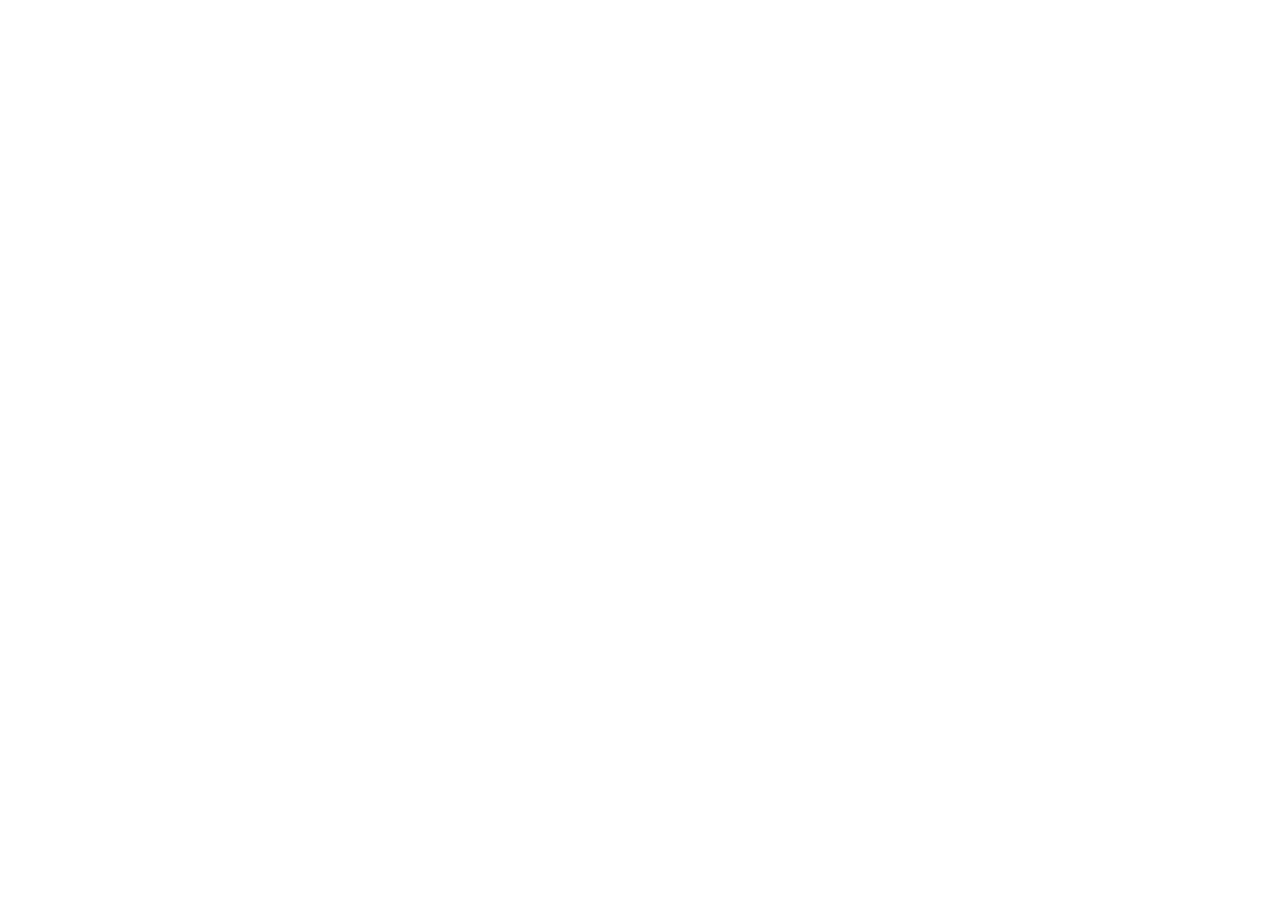
==== frontend-1-practice/index.html @ 9a2e772a "Initial commit" ====
<!DOCTYPE html>
<html lang="ru">
  <head>
    <meta charset="UTF-8" />
    <meta name="viewport" content="width=device-width, initial-scale=1.0" />
    <title>Выбор даты и времени</title>
    <link rel="stylesheet" href="styles.css" />
  </head>
  <body>
    <!--
      ЗАДАНИЕ
      ========
      Сверстать страницу выбора даты и времени по своему макету.

      Пока это только вёрстка. Никакого JavaScript — ни кликов,
      ни переходов, ни выбора дня. Всё статично.

      Стили пишите в styles.css. Разметку — здесь.
    -->

    <div class="page">
      <!-- Начните отсюда. Разметьте шапку, основную область
           с календарём и слотами, подвал. -->
    </div>
  </body>
</html>
---- frontend-1-practice/styles.css ----
/* Стили страницы.
   Пишите здесь. */

* {
  margin: 0;
  padding: 0;
  box-sizing: border-box;
}

body {
  min-height: 100vh;
  font-family: sans-serif;
}
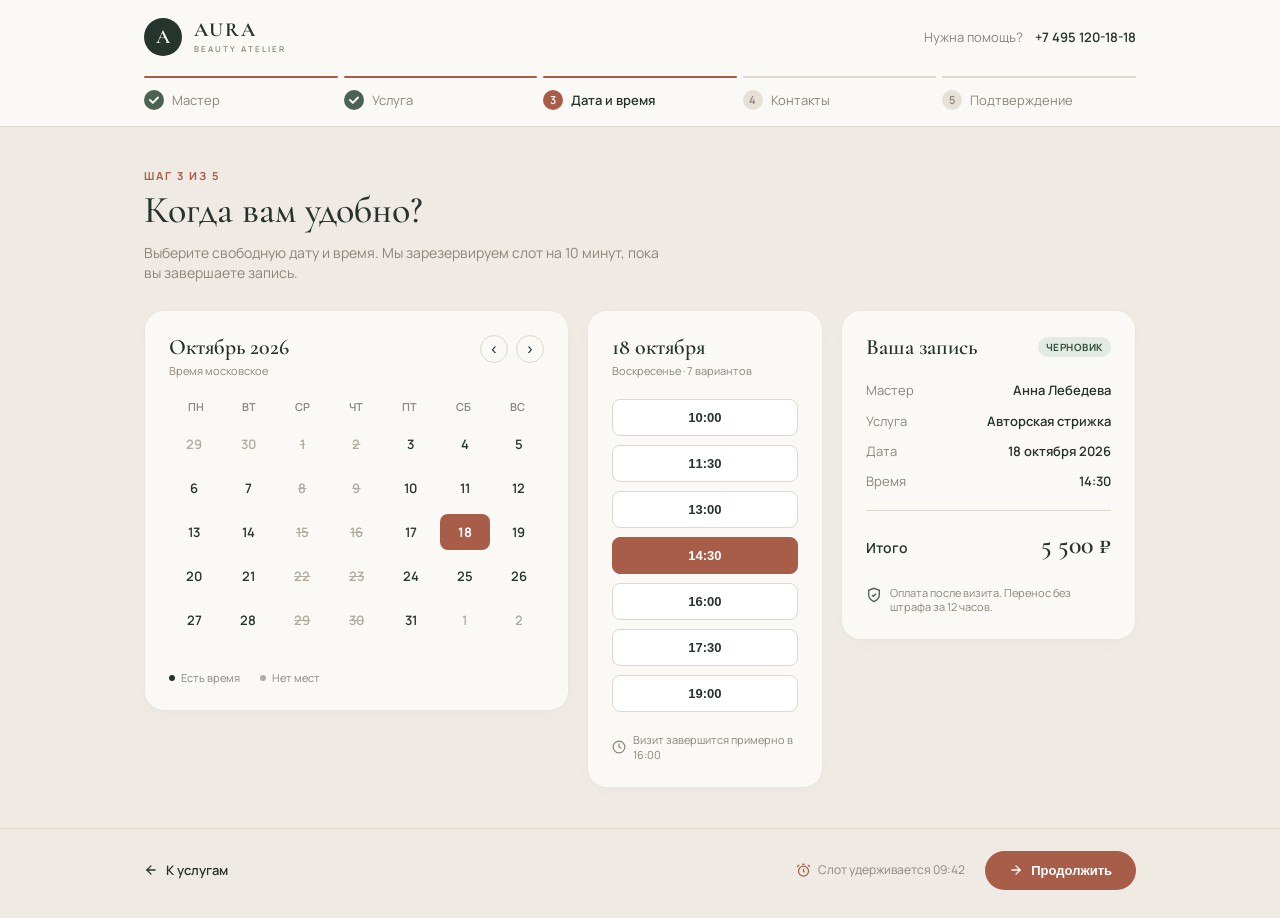
==== commit c2298780: "Задание 1. HTML/CSS" ====
--- a/frontend-1-practice/index.html
+++ b/frontend-1-practice/index.html
@@ -1,26 +1,276 @@
 <!DOCTYPE html>
 <html lang="ru">
-  <head>
-    <meta charset="UTF-8" />
-    <meta name="viewport" content="width=device-width, initial-scale=1.0" />
-    <title>Выбор даты и времени</title>
-    <link rel="stylesheet" href="styles.css" />
-  </head>
-  <body>
-    <!--
-      ЗАДАНИЕ
-      ========
-      Сверстать страницу выбора даты и времени по своему макету.
-
-      Пока это только вёрстка. Никакого JavaScript — ни кликов,
-      ни переходов, ни выбора дня. Всё статично.
-
-      Стили пишите в styles.css. Разметку — здесь.
-    -->
-
+<head>
+    <meta charset="UTF-8">
+    <meta name="viewport" content="width=device-width, initial-scale=1.0">
+    <title>Выбор даты и времени — AURA Beauty Atelier</title>
+    <link rel="stylesheet" href="styles.css">
+    <!-- Google Fonts: Cormorant Garamond и Manrope -->
+    <link rel="preconnect" href="https://fonts.googleapis.com">
+    <link rel="preconnect" href="https://fonts.gstatic.com" crossorigin>
+    <link href="https://fonts.googleapis.com/css2?family=Cormorant+Garamond:wght@400;500;600;700&family=Manrope:wght@400;500;600;700&display=swap" rel="stylesheet">
+</head>
+<body>
     <div class="page">
-      <!-- Начните отсюда. Разметьте шапку, основную область
-           с календарём и слотами, подвал. -->
+        <!-- Шапка сайта -->
+        <header class="header">
+            <div class="container header-container">
+                <div class="brand">
+                    <div class="brand-logo">A</div>
+                    <div class="brand-text">
+                        <span class="brand-title">AURA</span>
+                        <span class="brand-subtitle">BEAUTY ATELIER</span>
+                    </div>
+                </div>
+
+                <div class="header-help">
+                    <span class="help-label">Нужна помощь?</span>
+                    <a href="tel:+74951201818" class="help-phone">+7 495 120-18-18</a>
+                </div>
+            </div>
+
+            <!-- Индикатор шагов (Stepper) -->
+            <nav class="stepper-nav" aria-label="Шаги записи">
+                <div class="container">
+                    <div class="stepper-progress">
+                        <span class="progress-bar filled"></span>
+                        <span class="progress-bar filled"></span>
+                        <span class="progress-bar filled"></span>
+                        <span class="progress-bar"></span>
+                        <span class="progress-bar"></span>
+                    </div>
+                    <ol class="stepper-list">
+                        <li class="step-item completed">
+                            <span class="step-badge">
+                                <svg width="10" height="8" viewBox="0 0 10 8" fill="none">
+                                    <path d="M1 4L3.8 6.8L9 1.5" stroke="currentColor" stroke-width="1.8" stroke-linecap="round" stroke-linejoin="round"/>
+                                </svg>
+                            </span>
+                            <span class="step-text">Мастер</span>
+                        </li>
+                        <li class="step-item completed">
+                            <span class="step-badge">
+                                <svg width="10" height="8" viewBox="0 0 10 8" fill="none">
+                                    <path d="M1 4L3.8 6.8L9 1.5" stroke="currentColor" stroke-width="1.8" stroke-linecap="round" stroke-linejoin="round"/>
+                                </svg>
+                            </span>
+                            <span class="step-text">Услуга</span>
+                        </li>
+                        <li class="step-item active">
+                            <span class="step-badge">3</span>
+                            <span class="step-text">Дата и время</span>
+                        </li>
+                        <li class="step-item">
+                            <span class="step-badge">4</span>
+                            <span class="step-text">Контакты</span>
+                        </li>
+                        <li class="step-item">
+                            <span class="step-badge">5</span>
+                            <span class="step-text">Подтверждение</span>
+                        </li>
+                    </ol>
+                </div>
+            </nav>
+        </header>
+
+        <!-- Основная область -->
+        <main class="main">
+            <div class="container">
+                <!-- Заголовок страницы -->
+                <div class="page-intro">
+                    <span class="step-kicker">ШАГ 3 ИЗ 5</span>
+                    <h1 class="page-title">Когда вам удобно?</h1>
+                    <p class="page-description">Выберите свободную дату и время. Мы зарезервируем слот на 10 минут, пока вы завершаете запись.</p>
+                </div>
+
+                <!-- 3 карточки: Календарь, Время, Запись -->
+                <div class="booking-layout">
+                    <!-- Карточка 1: Календарь -->
+                    <section class="card calendar-card">
+                        <div class="card-header">
+                            <div>
+                                <h2 class="card-title">Октябрь 2026</h2>
+                                <p class="card-subtitle">Время московское</p>
+                            </div>
+                            <div class="calendar-arrows">
+                                <button class="arrow-btn" type="button" aria-label="Предыдущий месяц">‹</button>
+                                <button class="arrow-btn" type="button" aria-label="Следующий месяц">›</button>
+                            </div>
+                        </div>
+
+                        <!-- Дни недели -->
+                        <div class="weekdays-grid">
+                            <span>ПН</span>
+                            <span>ВТ</span>
+                            <span>СР</span>
+                            <span>ЧТ</span>
+                            <span>ПТ</span>
+                            <span>СБ</span>
+                            <span>ВС</span>
+                        </div>
+
+                        <!-- Сетка чисел месяца -->
+                        <div class="days-grid">
+                            <span class="day-cell other-month">29</span>
+                            <span class="day-cell other-month">30</span>
+                            <span class="day-cell disabled">1</span>
+                            <span class="day-cell disabled">2</span>
+                            <button class="day-cell" type="button">3</button>
+                            <button class="day-cell" type="button">4</button>
+                            <button class="day-cell" type="button">5</button>
+
+                            <button class="day-cell" type="button">6</button>
+                            <button class="day-cell" type="button">7</button>
+                            <span class="day-cell disabled">8</span>
+                            <span class="day-cell disabled">9</span>
+                            <button class="day-cell" type="button">10</button>
+                            <button class="day-cell" type="button">11</button>
+                            <button class="day-cell" type="button">12</button>
+
+                            <button class="day-cell" type="button">13</button>
+                            <button class="day-cell" type="button">14</button>
+                            <span class="day-cell disabled">15</span>
+                            <span class="day-cell disabled">16</span>
+                            <button class="day-cell" type="button">17</button>
+                            <button class="day-cell selected" type="button">18</button>
+                            <button class="day-cell" type="button">19</button>
+
+                            <button class="day-cell" type="button">20</button>
+                            <button class="day-cell" type="button">21</button>
+                            <span class="day-cell disabled">22</span>
+                            <span class="day-cell disabled">23</span>
+                            <button class="day-cell" type="button">24</button>
+                            <button class="day-cell" type="button">25</button>
+                            <button class="day-cell" type="button">26</button>
+
+                            <button class="day-cell" type="button">27</button>
+                            <button class="day-cell" type="button">28</button>
+                            <span class="day-cell disabled">29</span>
+                            <span class="day-cell disabled">30</span>
+                            <button class="day-cell" type="button">31</button>
+                            <span class="day-cell other-month">1</span>
+                            <span class="day-cell other-month">2</span>
+                        </div>
+
+                        <!-- Легенда календаря -->
+                        <div class="calendar-legend">
+                            <span class="legend-item">
+                                <span class="legend-dot available"></span>
+                                Есть время
+                            </span>
+                            <span class="legend-item">
+                                <span class="legend-dot unavailable"></span>
+                                Нет мест
+                            </span>
+                        </div>
+                    </section>
+
+                    <!-- Карточка 2: Слоты времени -->
+                    <section class="card time-card">
+                        <div class="card-header">
+                            <div>
+                                <h2 class="card-title">18 октября</h2>
+                                <p class="card-subtitle">Воскресенье · 7 вариантов</p>
+                            </div>
+                        </div>
+
+                        <div class="slots-list">
+                            <button class="slot-item" type="button">10:00</button>
+                            <button class="slot-item" type="button">11:30</button>
+                            <button class="slot-item" type="button">13:00</button>
+                            <button class="slot-item selected" type="button">14:30</button>
+                            <button class="slot-item" type="button">16:00</button>
+                            <button class="slot-item" type="button">17:30</button>
+                            <button class="slot-item" type="button">19:00</button>
+                        </div>
+
+                        <div class="time-footer-note">
+                            <svg class="note-icon" width="14" height="14" viewBox="0 0 24 24" fill="none" stroke="currentColor" stroke-width="2">
+                                <circle cx="12" cy="12" r="10"/>
+                                <polyline points="12 6 12 12 16 14"/>
+                            </svg>
+                            <span>Визит завершится примерно в 16:00</span>
+                        </div>
+                    </section>
+
+                    <!-- Карточка 3: Ваша запись -->
+                    <aside class="card summary-card">
+                        <div class="summary-header">
+                            <h2 class="card-title">Ваша запись</h2>
+                            <span class="badge-draft">ЧЕРНОВИК</span>
+                        </div>
+
+                        <dl class="summary-list">
+                            <div class="summary-row">
+                                <dt>Мастер</dt>
+                                <dd>Анна Лебедева</dd>
+                            </div>
+                            <div class="summary-row">
+                                <dt>Услуга</dt>
+                                <dd>Авторская стрижка</dd>
+                            </div>
+                            <div class="summary-row">
+                                <dt>Дата</dt>
+                                <dd>18 октября 2026</dd>
+                            </div>
+                            <div class="summary-row">
+                                <dt>Время</dt>
+                                <dd>14:30</dd>
+                            </div>
+                        </dl>
+
+                        <div class="summary-divider"></div>
+
+                        <div class="summary-total-row">
+                            <span class="total-label">Итого</span>
+                            <span class="total-price">5 500 ₽</span>
+                        </div>
+
+                        <div class="summary-guarantee">
+                            <svg class="guarantee-icon" width="16" height="16" viewBox="0 0 24 24" fill="none" stroke="currentColor" stroke-width="2">
+                                <path d="M12 22s8-4 8-10V5l-8-3-8 3v7c0 6 8 10 8 10z"/>
+                                <path d="M9 12l2 2 4-4"/>
+                            </svg>
+                            <span>Оплата после визита. Перенос без штрафа за 12 часов.</span>
+                        </div>
+                    </aside>
+                </div>
+            </div>
+        </main>
+
+        <!-- Подвал / Панель действий -->
+        <footer class="footer">
+            <div class="container footer-container">
+                <a href="#" class="back-link">
+                    <svg width="14" height="14" viewBox="0 0 24 24" fill="none" stroke="currentColor" stroke-width="2.2" stroke-linecap="round" stroke-linejoin="round">
+                        <line x1="19" y1="12" x2="5" y2="12"></line>
+                        <polyline points="12 19 5 12 12 5"></polyline>
+                    </svg>
+                    <span>К услугам</span>
+                </a>
+
+                <div class="footer-actions">
+                    <div class="timer-block">
+                        <svg class="timer-icon" width="15" height="15" viewBox="0 0 24 24" fill="none" stroke="currentColor" stroke-width="2">
+                            <circle cx="12" cy="13" r="8"/>
+                            <path d="M12 9v4l2 2"/>
+                            <path d="M5 3L2 6"/>
+                            <path d="M22 6l-3-3"/>
+                            <path d="M10 2h4"/>
+                        </svg>
+                        <span>Слот удерживается 09:42</span>
+                    </div>
+
+                    <button class="btn-continue" type="button">
+                        <svg width="14" height="14" viewBox="0 0 24 24" fill="none" stroke="currentColor" stroke-width="2.2" stroke-linecap="round" stroke-linejoin="round">
+                            <line x1="5" y1="12" x2="19" y2="12"></line>
+                            <polyline points="12 5 19 12 12 19"></polyline>
+                        </svg>
+                        <span>Продолжить</span>
+                    </button>
+                </div>
+            </div>
+        </footer>
     </div>
-  </body>
+</body>
 </html>
--- a/frontend-1-practice/styles.css
+++ b/frontend-1-practice/styles.css
@@ -1,13 +1,587 @@
-/* Стили страницы.
-   Пишите здесь. */
-
+/* Базовый сброс и палитра макета AURA */
 * {
-  margin: 0;
-  padding: 0;
-  box-sizing: border-box;
+    margin: 0;
+    padding: 0;
+    box-sizing: border-box;
+}
+
+:root {
+    --bg-page: #efebe4;
+    --bg-card: #fbf9f5;
+    --color-text-main: #26342e;
+    --color-text-muted: #8b857c;
+    --color-text-light: #b0aba3;
+    --color-accent: #a85d49;
+    --color-accent-hover: #934e3b;
+    --color-border: #ded8ce;
+    --color-border-card: #ece6dc;
+    --color-step-done: #4b6255;
+    --badge-draft-bg: #e3eae4;
+    --badge-draft-text: #2f543e;
+    --font-serif: 'Cormorant Garamond', Georgia, serif;
+    --font-sans: 'Manrope', -apple-system, BlinkMacSystemFont, 'Segoe UI', Roboto, sans-serif;
 }
 
 body {
-  min-height: 100vh;
-  font-family: sans-serif;
-}
+    background-color: var(--bg-page);
+    color: var(--color-text-main);
+    font-family: var(--font-sans);
+    line-height: 1.4;
+    min-height: 100vh;
+}
+
+.page {
+    display: flex;
+    flex-direction: column;
+    min-height: 100vh;
+}
+
+.container {
+    max-width: 1040px;
+    margin: 0 auto;
+    padding: 0 24px;
+    width: 100%;
+}
+
+/* ===============================
+   Шапка (Header) и Степпер
+   =============================== */
+.header {
+    background-color: var(--bg-card);
+    border-bottom: 1px solid var(--color-border);
+    padding-top: 18px;
+}
+
+.header-container {
+    display: flex;
+    justify-content: space-between;
+    align-items: center;
+    margin-bottom: 20px;
+}
+
+.brand {
+    display: flex;
+    align-items: center;
+    gap: 12px;
+}
+
+.brand-logo {
+    width: 38px;
+    height: 38px;
+    background-color: var(--color-text-main);
+    color: #ffffff;
+    border-radius: 50%;
+    display: flex;
+    align-items: center;
+    justify-content: center;
+    font-family: var(--font-serif);
+    font-size: 20px;
+    font-weight: 600;
+}
+
+.brand-text {
+    display: flex;
+    flex-direction: column;
+}
+
+.brand-title {
+    font-family: var(--font-serif);
+    font-size: 20px;
+    font-weight: 700;
+    letter-spacing: 2px;
+    line-height: 1;
+}
+
+.brand-subtitle {
+    font-size: 8px;
+    font-weight: 600;
+    letter-spacing: 2px;
+    color: var(--color-text-muted);
+    margin-top: 3px;
+}
+
+.header-help {
+    display: flex;
+    align-items: center;
+    gap: 12px;
+    font-size: 13px;
+}
+
+.help-label {
+    color: var(--color-text-muted);
+}
+
+.help-phone {
+    color: var(--color-text-main);
+    text-decoration: none;
+    font-weight: 600;
+}
+
+.help-phone:hover {
+    color: var(--color-accent);
+}
+
+/* Степпер (линия и шаги) */
+.stepper-nav {
+    padding-bottom: 16px;
+}
+
+.stepper-progress {
+    display: grid;
+    grid-template-columns: repeat(5, 1fr);
+    gap: 6px;
+    margin-bottom: 12px;
+}
+
+.progress-bar {
+    height: 2px;
+    background-color: var(--color-border);
+    border-radius: 2px;
+}
+
+.progress-bar.filled {
+    background-color: var(--color-accent);
+}
+
+.stepper-list {
+    list-style: none;
+    display: grid;
+    grid-template-columns: repeat(5, 1fr);
+    gap: 6px;
+}
+
+.step-item {
+    display: flex;
+    align-items: center;
+    gap: 8px;
+    font-size: 13px;
+    color: var(--color-text-muted);
+}
+
+.step-badge {
+    width: 20px;
+    height: 20px;
+    border-radius: 50%;
+    display: flex;
+    align-items: center;
+    justify-content: center;
+    font-size: 11px;
+    font-weight: 600;
+    background-color: #e6e0d7;
+    color: var(--color-text-muted);
+}
+
+.step-item.completed .step-badge {
+    background-color: var(--color-step-done);
+    color: #ffffff;
+}
+
+.step-item.active {
+    color: var(--color-text-main);
+    font-weight: 600;
+}
+
+.step-item.active .step-badge {
+    background-color: var(--color-accent);
+    color: #ffffff;
+}
+
+/* ===============================
+   Основная часть (Main)
+   =============================== */
+.main {
+    flex: 1;
+    padding: 36px 0 40px;
+}
+
+.page-intro {
+    margin-bottom: 28px;
+}
+
+.step-kicker {
+    display: inline-block;
+    color: var(--color-accent);
+    font-size: 11px;
+    font-weight: 700;
+    letter-spacing: 2px;
+    margin-bottom: 6px;
+}
+
+.page-title {
+    font-family: var(--font-serif);
+    font-size: 38px;
+    font-weight: 500;
+    line-height: 1.15;
+    color: var(--color-text-main);
+    margin-bottom: 10px;
+}
+
+.page-description {
+    font-size: 14px;
+    color: var(--color-text-muted);
+    max-width: 520px;
+}
+
+/* ===============================
+   Раскладка трёх карточек
+   =============================== */
+.booking-layout {
+    display: grid;
+    grid-template-columns: 1.8fr 1fr 1.25fr;
+    gap: 18px;
+    align-items: start;
+}
+
+.card {
+    background-color: var(--bg-card);
+    border: 1px solid var(--color-border-card);
+    border-radius: 20px;
+    padding: 24px;
+    box-shadow: 0 4px 16px rgba(0, 0, 0, 0.02);
+}
+
+.card-header {
+    display: flex;
+    justify-content: space-between;
+    align-items: flex-start;
+    margin-bottom: 20px;
+}
+
+.card-title {
+    font-family: var(--font-serif);
+    font-size: 22px;
+    font-weight: 600;
+    color: var(--color-text-main);
+    line-height: 1.1;
+}
+
+.card-subtitle {
+    font-size: 11px;
+    color: var(--color-text-muted);
+    margin-top: 4px;
+}
+
+/* ===============================
+   Карточка 1: Календарь
+   =============================== */
+.calendar-arrows {
+    display: flex;
+    gap: 8px;
+}
+
+.arrow-btn {
+    width: 28px;
+    height: 28px;
+    border-radius: 50%;
+    border: 1px solid var(--color-border);
+    background: transparent;
+    color: var(--color-text-main);
+    font-size: 16px;
+    cursor: pointer;
+    display: flex;
+    align-items: center;
+    justify-content: center;
+    transition: all 0.2s ease;
+}
+
+.arrow-btn:hover {
+    border-color: var(--color-accent);
+    color: var(--color-accent);
+    transform: scale(1.05);
+}
+
+.weekdays-grid {
+    display: grid;
+    grid-template-columns: repeat(7, 1fr);
+    text-align: center;
+    font-size: 11px;
+    font-weight: 600;
+    color: var(--color-text-muted);
+    margin-bottom: 12px;
+}
+
+.days-grid {
+    display: grid;
+    grid-template-columns: repeat(7, 1fr);
+    gap: 8px 4px;
+    text-align: center;
+    margin-bottom: 24px;
+}
+
+.day-cell {
+    font-family: var(--font-sans);
+    font-size: 13px;
+    font-weight: 600;
+    color: var(--color-text-main);
+    background: transparent;
+    border: none;
+    height: 36px;
+    display: flex;
+    align-items: center;
+    justify-content: center;
+    border-radius: 8px;
+    cursor: pointer;
+    transition: all 0.15s ease;
+}
+
+.day-cell:hover:not(.disabled):not(.other-month):not(.selected) {
+    background-color: #eee9e0;
+    color: var(--color-accent);
+}
+
+.day-cell.selected {
+    background-color: var(--color-accent);
+    color: #ffffff;
+    font-weight: 700;
+}
+
+.day-cell.disabled {
+    color: var(--color-text-light);
+    text-decoration: line-through;
+    cursor: not-allowed;
+}
+
+.day-cell.other-month {
+    color: var(--color-text-light);
+    cursor: default;
+}
+
+.calendar-legend {
+    display: flex;
+    gap: 20px;
+    font-size: 11px;
+    color: var(--color-text-muted);
+    padding-top: 8px;
+}
+
+.legend-item {
+    display: flex;
+    align-items: center;
+    gap: 6px;
+}
+
+.legend-dot {
+    width: 6px;
+    height: 6px;
+    border-radius: 50%;
+}
+
+.legend-dot.available {
+    background-color: var(--color-text-main);
+}
+
+.legend-dot.unavailable {
+    background-color: var(--color-text-light);
+}
+
+/* ===============================
+   Карточка 2: Слоты времени
+   =============================== */
+.slots-list {
+    display: flex;
+    flex-direction: column;
+    gap: 9px;
+    margin-bottom: 20px;
+}
+
+.slot-item {
+    background-color: #ffffff;
+    border: 1px solid var(--color-border);
+    border-radius: 8px;
+    padding: 10px;
+    font-size: 13px;
+    font-weight: 600;
+    color: var(--color-text-main);
+    cursor: pointer;
+    text-align: center;
+    transition: all 0.2s ease;
+}
+
+.slot-item:hover:not(.selected) {
+    border-color: var(--color-accent);
+    color: var(--color-accent);
+    box-shadow: 0 2px 8px rgba(168, 93, 73, 0.12);
+}
+
+.slot-item.selected {
+    background-color: var(--color-accent);
+    border-color: var(--color-accent);
+    color: #ffffff;
+}
+
+.time-footer-note {
+    display: flex;
+    align-items: center;
+    gap: 7px;
+    font-size: 11px;
+    color: var(--color-text-muted);
+}
+
+.note-icon {
+    flex-shrink: 0;
+    color: var(--color-text-muted);
+}
+
+/* ===============================
+   Карточка 3: Ваша запись (Summary)
+   =============================== */
+.summary-header {
+    display: flex;
+    justify-content: space-between;
+    align-items: center;
+    margin-bottom: 22px;
+}
+
+.badge-draft {
+    background-color: var(--badge-draft-bg);
+    color: var(--badge-draft-text);
+    font-size: 10px;
+    font-weight: 700;
+    letter-spacing: 0.5px;
+    padding: 3px 8px;
+    border-radius: 20px;
+}
+
+.summary-list {
+    display: flex;
+    flex-direction: column;
+    gap: 12px;
+}
+
+.summary-row {
+    display: flex;
+    justify-content: space-between;
+    font-size: 13px;
+}
+
+.summary-row dt {
+    color: var(--color-text-muted);
+}
+
+.summary-row dd {
+    color: var(--color-text-main);
+    font-weight: 600;
+    text-align: right;
+}
+
+.summary-divider {
+    height: 1px;
+    background-color: var(--color-border);
+    margin: 20px 0 16px;
+}
+
+.summary-total-row {
+    display: flex;
+    justify-content: space-between;
+    align-items: baseline;
+    margin-bottom: 22px;
+}
+
+.total-label {
+    font-size: 14px;
+    font-weight: 600;
+    color: var(--color-text-main);
+}
+
+.total-price {
+    font-family: var(--font-serif);
+    font-size: 26px;
+    font-weight: 600;
+    color: var(--color-text-main);
+}
+
+.summary-guarantee {
+    display: flex;
+    gap: 8px;
+    align-items: flex-start;
+    font-size: 11px;
+    color: var(--color-text-muted);
+    line-height: 1.35;
+}
+
+.guarantee-icon {
+    flex-shrink: 0;
+    color: var(--color-step-done);
+    margin-top: 1px;
+}
+
+/* ===============================
+   Подвал (Footer / Панель действий)
+   =============================== */
+.footer {
+    border-top: 1px solid var(--color-border);
+    padding: 22px 0 28px;
+    margin-top: auto;
+}
+
+.footer-container {
+    display: flex;
+    justify-content: space-between;
+    align-items: center;
+}
+
+.back-link {
+    display: flex;
+    align-items: center;
+    gap: 8px;
+    color: var(--color-text-main);
+    text-decoration: none;
+    font-size: 13px;
+    font-weight: 600;
+    transition: color 0.2s ease;
+}
+
+.back-link:hover {
+    color: var(--color-accent);
+}
+
+.footer-actions {
+    display: flex;
+    align-items: center;
+    gap: 20px;
+}
+
+.timer-block {
+    display: flex;
+    align-items: center;
+    gap: 7px;
+    font-size: 12px;
+    color: var(--color-text-muted);
+}
+
+.timer-icon {
+    color: var(--color-accent);
+}
+
+.btn-continue {
+    background-color: var(--color-accent);
+    color: #ffffff;
+    border: none;
+    border-radius: 30px;
+    padding: 12px 24px;
+    font-size: 13px;
+    font-weight: 600;
+    cursor: pointer;
+    display: flex;
+    align-items: center;
+    gap: 8px;
+    transition: all 0.2s ease;
+}
+
+.btn-continue:hover {
+    background-color: var(--color-accent-hover);
+    box-shadow: 0 4px 12px rgba(168, 93, 73, 0.25);
+    transform: translateY(-1px);
+}
+
+/* ===============================
+   Адаптивность (на узких экранах)
+   =============================== */
+@media (max-width: 900px) {
+    .booking-layout {
+        grid-template-columns: 1fr;
+    }
+    .stepper-list {
+        display: none;
+    }
+}
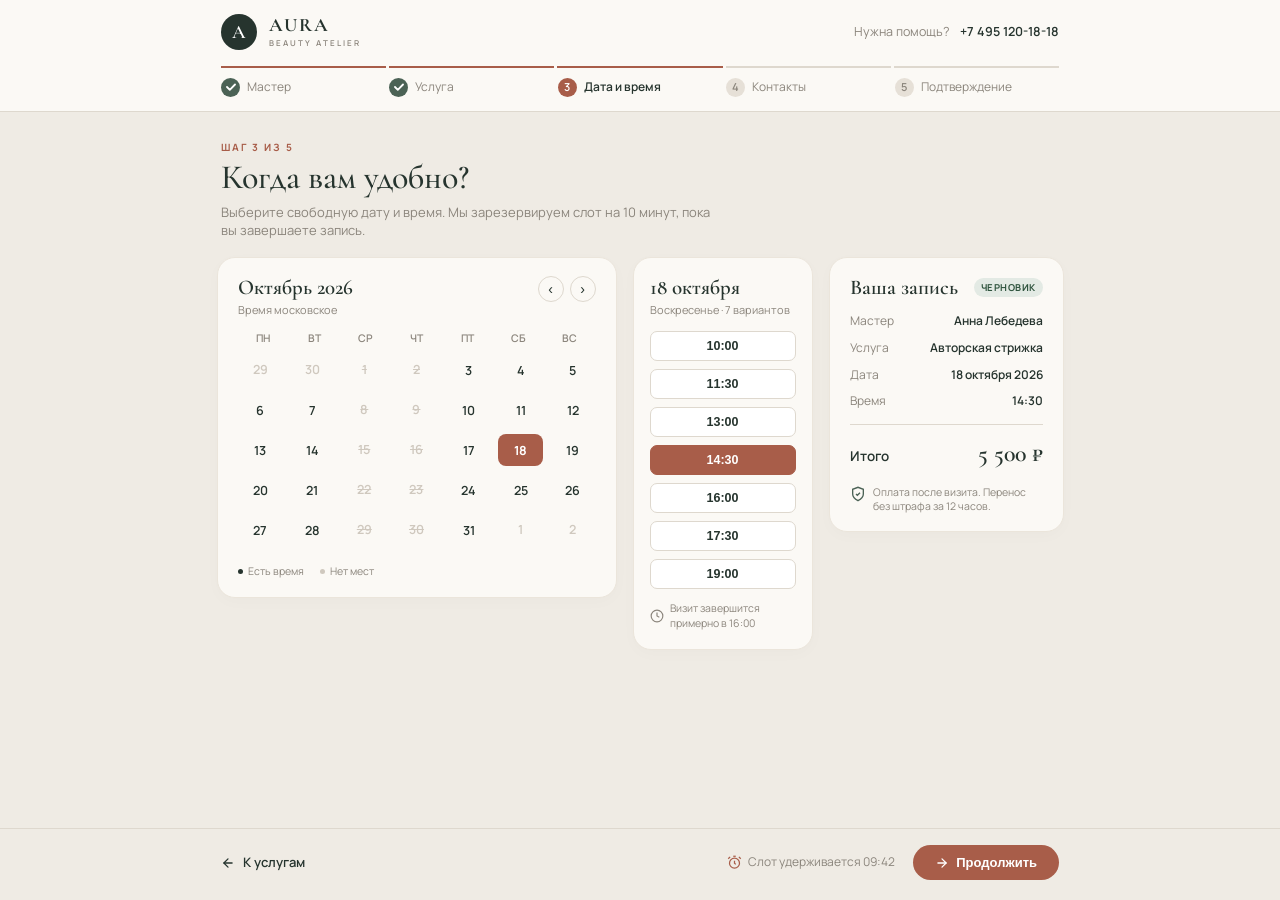
==== commit 36f3dd93: "1, 2, 3, 4 задания" ====
--- a/frontend-1-practice/index.html
+++ b/frontend-1-practice/index.html
@@ -3,9 +3,9 @@
 <head>
     <meta charset="UTF-8">
     <meta name="viewport" content="width=device-width, initial-scale=1.0">
-    <title>Выбор даты и времени — AURA Beauty Atelier</title>
+    <title>Шаг 3 — Выбор даты и времени | AURA</title>
     <link rel="stylesheet" href="styles.css">
-    <!-- Google Fonts: Cormorant Garamond и Manrope -->
+    <!-- Подключение шрифтов Cormorant Garamond и Manrope -->
     <link rel="preconnect" href="https://fonts.googleapis.com">
     <link rel="preconnect" href="https://fonts.gstatic.com" crossorigin>
     <link href="https://fonts.googleapis.com/css2?family=Cormorant+Garamond:wght@400;500;600;700&family=Manrope:wght@400;500;600;700&display=swap" rel="stylesheet">
@@ -29,7 +29,7 @@
                 </div>
             </div>
 
-            <!-- Индикатор шагов (Stepper) -->
+            <!-- Степпер (Индикатор шагов) -->
             <nav class="stepper-nav" aria-label="Шаги записи">
                 <div class="container">
                     <div class="stepper-progress">
@@ -76,16 +76,16 @@
         <!-- Основная область -->
         <main class="main">
             <div class="container">
-                <!-- Заголовок страницы -->
+                <!-- Вводный блок заголовка -->
                 <div class="page-intro">
                     <span class="step-kicker">ШАГ 3 ИЗ 5</span>
                     <h1 class="page-title">Когда вам удобно?</h1>
                     <p class="page-description">Выберите свободную дату и время. Мы зарезервируем слот на 10 минут, пока вы завершаете запись.</p>
                 </div>
 
-                <!-- 3 карточки: Календарь, Время, Запись -->
+                <!-- 3 карточки (сетка макета) -->
                 <div class="booking-layout">
-                    <!-- Карточка 1: Календарь -->
+                    <!-- Карточка 1: Календарь (400px) -->
                     <section class="card calendar-card">
                         <div class="card-header">
                             <div>
@@ -109,7 +109,7 @@
                             <span>ВС</span>
                         </div>
 
-                        <!-- Сетка чисел месяца -->
+                        <!-- Сетка дней месяца -->
                         <div class="days-grid">
                             <span class="day-cell other-month">29</span>
                             <span class="day-cell other-month">30</span>
@@ -165,7 +165,7 @@
                         </div>
                     </section>
 
-                    <!-- Карточка 2: Слоты времени -->
+                    <!-- Карточка 2: Слоты времени (180px) -->
                     <section class="card time-card">
                         <div class="card-header">
                             <div>
@@ -193,7 +193,7 @@
                         </div>
                     </section>
 
-                    <!-- Карточка 3: Ваша запись -->
+                    <!-- Карточка 3: Ваша запись (235px) -->
                     <aside class="card summary-card">
                         <div class="summary-header">
                             <h2 class="card-title">Ваша запись</h2>
@@ -238,7 +238,7 @@
             </div>
         </main>
 
-        <!-- Подвал / Панель действий -->
+        <!-- Подвал сайта -->
         <footer class="footer">
             <div class="container footer-container">
                 <a href="#" class="back-link">
--- a/frontend-1-practice/styles.css
+++ b/frontend-1-practice/styles.css
@@ -1,4 +1,5 @@
-/* Базовый сброс и палитра макета AURA */
+@import url('https://fonts.googleapis.com/css2?family=Cormorant+Garamond:wght@400;500;600;700&family=Manrope:wght@400;500;600;700&display=swap');
+
 * {
     margin: 0;
     padding: 0;
@@ -10,11 +11,11 @@
     --bg-card: #fbf9f5;
     --color-text-main: #26342e;
     --color-text-muted: #8b857c;
-    --color-text-light: #b0aba3;
+    --color-text-light: #cfc8be;
     --color-accent: #a85d49;
     --color-accent-hover: #934e3b;
     --color-border: #ded8ce;
-    --color-border-card: #ece6dc;
+    --color-border-card: #ebe5db;
     --color-step-done: #4b6255;
     --badge-draft-bg: #e3eae4;
     --badge-draft-text: #2f543e;
@@ -36,10 +37,11 @@
     min-height: 100vh;
 }
 
+/* Контейнер по ширине макета */
 .container {
-    max-width: 1040px;
+    max-width: 870px;
     margin: 0 auto;
-    padding: 0 24px;
+    padding: 0 16px;
     width: 100%;
 }
 
@@ -49,14 +51,14 @@
 .header {
     background-color: var(--bg-card);
     border-bottom: 1px solid var(--color-border);
-    padding-top: 18px;
+    padding-top: 14px;
 }
 
 .header-container {
     display: flex;
     justify-content: space-between;
     align-items: center;
-    margin-bottom: 20px;
+    margin-bottom: 16px;
 }
 
 .brand {
@@ -66,8 +68,8 @@
 }
 
 .brand-logo {
-    width: 38px;
-    height: 38px;
+    width: 36px;
+    height: 36px;
     background-color: var(--color-text-main);
     color: #ffffff;
     border-radius: 50%;
@@ -75,7 +77,7 @@
     align-items: center;
     justify-content: center;
     font-family: var(--font-serif);
-    font-size: 20px;
+    font-size: 19px;
     font-weight: 600;
 }
 
@@ -86,7 +88,7 @@
 
 .brand-title {
     font-family: var(--font-serif);
-    font-size: 20px;
+    font-size: 19px;
     font-weight: 700;
     letter-spacing: 2px;
     line-height: 1;
@@ -103,8 +105,8 @@
 .header-help {
     display: flex;
     align-items: center;
-    gap: 12px;
-    font-size: 13px;
+    gap: 10px;
+    font-size: 12.5px;
 }
 
 .help-label {
@@ -121,22 +123,21 @@
     color: var(--color-accent);
 }
 
-/* Степпер (линия и шаги) */
+/* Линия степпера и шаги */
 .stepper-nav {
-    padding-bottom: 16px;
+    padding-bottom: 14px;
 }
 
 .stepper-progress {
     display: grid;
     grid-template-columns: repeat(5, 1fr);
-    gap: 6px;
-    margin-bottom: 12px;
+    gap: 3px;
+    margin-bottom: 10px;
 }
 
 .progress-bar {
-    height: 2px;
+    height: 1.5px;
     background-color: var(--color-border);
-    border-radius: 2px;
 }
 
 .progress-bar.filled {
@@ -147,20 +148,20 @@
     list-style: none;
     display: grid;
     grid-template-columns: repeat(5, 1fr);
-    gap: 6px;
+    gap: 4px;
 }
 
 .step-item {
     display: flex;
     align-items: center;
-    gap: 8px;
-    font-size: 13px;
+    gap: 7px;
+    font-size: 12px;
     color: var(--color-text-muted);
 }
 
 .step-badge {
-    width: 20px;
-    height: 20px;
+    width: 19px;
+    height: 19px;
     border-radius: 50%;
     display: flex;
     align-items: center;
@@ -191,52 +192,53 @@
    =============================== */
 .main {
     flex: 1;
-    padding: 36px 0 40px;
+    padding: 22px 0 22px;
 }
 
 .page-intro {
-    margin-bottom: 28px;
+    margin-bottom: 18px;
 }
 
 .step-kicker {
     display: inline-block;
     color: var(--color-accent);
-    font-size: 11px;
+    font-size: 10px;
     font-weight: 700;
     letter-spacing: 2px;
-    margin-bottom: 6px;
+    margin-bottom: 4px;
 }
 
 .page-title {
     font-family: var(--font-serif);
-    font-size: 38px;
+    font-size: 34px;
     font-weight: 500;
     line-height: 1.15;
     color: var(--color-text-main);
-    margin-bottom: 10px;
+    margin-bottom: 6px;
 }
 
 .page-description {
-    font-size: 14px;
-    color: var(--color-text-muted);
-    max-width: 520px;
+    font-size: 13px;
+    color: var(--color-text-muted);
+    max-width: 500px;
 }
 
 /* ===============================
-   Раскладка трёх карточек
+   Сетка трёх карточек: 400px | 180px | 235px
    =============================== */
 .booking-layout {
     display: grid;
-    grid-template-columns: 1.8fr 1fr 1.25fr;
-    gap: 18px;
+    grid-template-columns: 400px 180px 235px;
+    gap: 16px;
     align-items: start;
+    justify-content: center;
 }
 
 .card {
     background-color: var(--bg-card);
     border: 1px solid var(--color-border-card);
-    border-radius: 20px;
-    padding: 24px;
+    border-radius: 18px;
+    padding: 18px 20px;
     box-shadow: 0 4px 16px rgba(0, 0, 0, 0.02);
 }
 
@@ -244,12 +246,12 @@
     display: flex;
     justify-content: space-between;
     align-items: flex-start;
-    margin-bottom: 20px;
+    margin-bottom: 14px;
 }
 
 .card-title {
     font-family: var(--font-serif);
-    font-size: 22px;
+    font-size: 21px;
     font-weight: 600;
     color: var(--color-text-main);
     line-height: 1.1;
@@ -258,25 +260,29 @@
 .card-subtitle {
     font-size: 11px;
     color: var(--color-text-muted);
-    margin-top: 4px;
+    margin-top: 3px;
 }
 
 /* ===============================
-   Карточка 1: Календарь
+   Карточка 1: Календарь (400px)
    =============================== */
+.calendar-card {
+    min-height: 330px;
+}
+
 .calendar-arrows {
     display: flex;
-    gap: 8px;
+    gap: 6px;
 }
 
 .arrow-btn {
-    width: 28px;
-    height: 28px;
+    width: 26px;
+    height: 26px;
     border-radius: 50%;
     border: 1px solid var(--color-border);
     background: transparent;
     color: var(--color-text-main);
-    font-size: 16px;
+    font-size: 14px;
     cursor: pointer;
     display: flex;
     align-items: center;
@@ -294,28 +300,31 @@
     display: grid;
     grid-template-columns: repeat(7, 1fr);
     text-align: center;
-    font-size: 11px;
-    font-weight: 600;
-    color: var(--color-text-muted);
-    margin-bottom: 12px;
+    font-size: 10.5px;
+    font-weight: 600;
+    color: var(--color-text-muted);
+    margin-bottom: 8px;
 }
 
 .days-grid {
     display: grid;
-    grid-template-columns: repeat(7, 1fr);
-    gap: 8px 4px;
+    grid-template-columns: repeat(7, 45px);
+    justify-content: space-between;
+    row-gap: 8px;
     text-align: center;
-    margin-bottom: 24px;
-}
-
+    margin-bottom: 12px;
+}
+
+/* Плашка дня: 45px × 32px */
 .day-cell {
     font-family: var(--font-sans);
-    font-size: 13px;
+    font-size: 12.5px;
     font-weight: 600;
     color: var(--color-text-main);
     background: transparent;
     border: none;
-    height: 36px;
+    width: 45px;
+    height: 32px;
     display: flex;
     align-items: center;
     justify-content: center;
@@ -339,30 +348,32 @@
     color: var(--color-text-light);
     text-decoration: line-through;
     cursor: not-allowed;
+    background: transparent;
 }
 
 .day-cell.other-month {
     color: var(--color-text-light);
     cursor: default;
+    background: transparent;
 }
 
 .calendar-legend {
     display: flex;
-    gap: 20px;
-    font-size: 11px;
-    color: var(--color-text-muted);
-    padding-top: 8px;
+    gap: 16px;
+    font-size: 10.5px;
+    color: var(--color-text-muted);
+    padding-top: 6px;
 }
 
 .legend-item {
     display: flex;
     align-items: center;
-    gap: 6px;
+    gap: 5px;
 }
 
 .legend-dot {
-    width: 6px;
-    height: 6px;
+    width: 5px;
+    height: 5px;
     border-radius: 50%;
 }
 
@@ -375,32 +386,41 @@
 }
 
 /* ===============================
-   Карточка 2: Слоты времени
+   Карточка 2: Слоты времени (180px)
    =============================== */
+.time-card {
+    min-height: 335px;
+    padding: 18px 16px;
+}
+
 .slots-list {
     display: flex;
     flex-direction: column;
-    gap: 9px;
-    margin-bottom: 20px;
-}
-
+    gap: 8px;
+    margin-bottom: 12px;
+}
+
+/* Кнопка слота: высота 30px */
 .slot-item {
     background-color: #ffffff;
     border: 1px solid var(--color-border);
-    border-radius: 8px;
-    padding: 10px;
-    font-size: 13px;
+    border-radius: 7px;
+    width: 100%;
+    height: 30px;
+    font-size: 12.5px;
     font-weight: 600;
     color: var(--color-text-main);
     cursor: pointer;
-    text-align: center;
+    display: flex;
+    align-items: center;
+    justify-content: center;
     transition: all 0.2s ease;
 }
 
 .slot-item:hover:not(.selected) {
     border-color: var(--color-accent);
     color: var(--color-accent);
-    box-shadow: 0 2px 8px rgba(168, 93, 73, 0.12);
+    box-shadow: 0 2px 6px rgba(168, 93, 73, 0.12);
 }
 
 .slot-item.selected {
@@ -412,8 +432,8 @@
 .time-footer-note {
     display: flex;
     align-items: center;
-    gap: 7px;
-    font-size: 11px;
+    gap: 6px;
+    font-size: 10.5px;
     color: var(--color-text-muted);
 }
 
@@ -423,35 +443,39 @@
 }
 
 /* ===============================
-   Карточка 3: Ваша запись (Summary)
+   Карточка 3: Ваша запись (235px)
    =============================== */
+.summary-card {
+    padding: 18px 20px;
+}
+
 .summary-header {
     display: flex;
     justify-content: space-between;
     align-items: center;
-    margin-bottom: 22px;
+    margin-bottom: 14px;
 }
 
 .badge-draft {
     background-color: var(--badge-draft-bg);
     color: var(--badge-draft-text);
-    font-size: 10px;
+    font-size: 9.5px;
     font-weight: 700;
     letter-spacing: 0.5px;
-    padding: 3px 8px;
+    padding: 3px 7px;
     border-radius: 20px;
 }
 
 .summary-list {
     display: flex;
     flex-direction: column;
-    gap: 12px;
+    gap: 10px;
 }
 
 .summary-row {
     display: flex;
     justify-content: space-between;
-    font-size: 13px;
+    font-size: 12px;
 }
 
 .summary-row dt {
@@ -467,34 +491,34 @@
 .summary-divider {
     height: 1px;
     background-color: var(--color-border);
-    margin: 20px 0 16px;
+    margin: 14px 0 12px;
 }
 
 .summary-total-row {
     display: flex;
     justify-content: space-between;
     align-items: baseline;
-    margin-bottom: 22px;
+    margin-bottom: 14px;
 }
 
 .total-label {
-    font-size: 14px;
+    font-size: 13.5px;
     font-weight: 600;
     color: var(--color-text-main);
 }
 
 .total-price {
     font-family: var(--font-serif);
-    font-size: 26px;
+    font-size: 24px;
     font-weight: 600;
     color: var(--color-text-main);
 }
 
 .summary-guarantee {
     display: flex;
-    gap: 8px;
+    gap: 7px;
     align-items: flex-start;
-    font-size: 11px;
+    font-size: 10.5px;
     color: var(--color-text-muted);
     line-height: 1.35;
 }
@@ -506,11 +530,11 @@
 }
 
 /* ===============================
-   Подвал (Footer / Панель действий)
+   Подвал (Footer)
    =============================== */
 .footer {
     border-top: 1px solid var(--color-border);
-    padding: 22px 0 28px;
+    padding: 16px 0 20px;
     margin-top: auto;
 }
 
@@ -538,13 +562,13 @@
 .footer-actions {
     display: flex;
     align-items: center;
-    gap: 20px;
+    gap: 18px;
 }
 
 .timer-block {
     display: flex;
     align-items: center;
-    gap: 7px;
+    gap: 6px;
     font-size: 12px;
     color: var(--color-text-muted);
 }
@@ -558,13 +582,13 @@
     color: #ffffff;
     border: none;
     border-radius: 30px;
-    padding: 12px 24px;
+    padding: 10px 22px;
     font-size: 13px;
     font-weight: 600;
     cursor: pointer;
     display: flex;
     align-items: center;
-    gap: 8px;
+    gap: 7px;
     transition: all 0.2s ease;
 }
 
@@ -574,10 +598,8 @@
     transform: translateY(-1px);
 }
 
-/* ===============================
-   Адаптивность (на узких экранах)
-   =============================== */
-@media (max-width: 900px) {
+/* Адаптивность для мобильных экранов */
+@media (max-width: 880px) {
     .booking-layout {
         grid-template-columns: 1fr;
     }
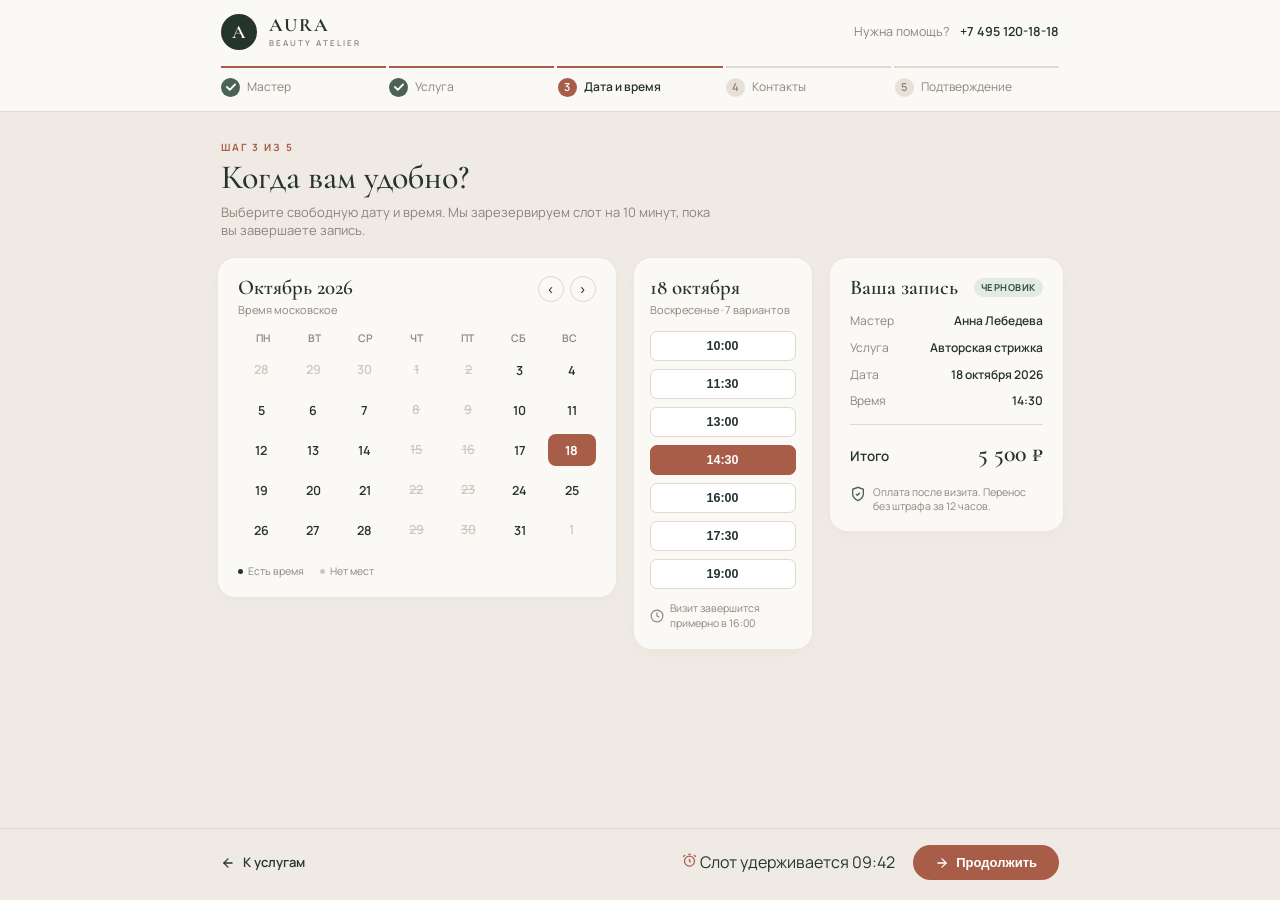
==== commit 084110a6: "доработка 1 задание" ====
--- a/frontend-1-practice/index.html
+++ b/frontend-1-practice/index.html
@@ -5,14 +5,12 @@
     <meta name="viewport" content="width=device-width, initial-scale=1.0">
     <title>Шаг 3 — Выбор даты и времени | AURA</title>
     <link rel="stylesheet" href="styles.css">
-    <!-- Подключение шрифтов Cormorant Garamond и Manrope -->
     <link rel="preconnect" href="https://fonts.googleapis.com">
     <link rel="preconnect" href="https://fonts.gstatic.com" crossorigin>
     <link href="https://fonts.googleapis.com/css2?family=Cormorant+Garamond:wght@400;500;600;700&family=Manrope:wght@400;500;600;700&display=swap" rel="stylesheet">
 </head>
 <body>
     <div class="page">
-        <!-- Шапка сайта -->
         <header class="header">
             <div class="container header-container">
                 <div class="brand">
@@ -29,7 +27,6 @@
                 </div>
             </div>
 
-            <!-- Степпер (Индикатор шагов) -->
             <nav class="stepper-nav" aria-label="Шаги записи">
                 <div class="container">
                     <div class="stepper-progress">
@@ -73,19 +70,15 @@
             </nav>
         </header>
 
-        <!-- Основная область -->
         <main class="main">
             <div class="container">
-                <!-- Вводный блок заголовка -->
                 <div class="page-intro">
                     <span class="step-kicker">ШАГ 3 ИЗ 5</span>
                     <h1 class="page-title">Когда вам удобно?</h1>
                     <p class="page-description">Выберите свободную дату и время. Мы зарезервируем слот на 10 минут, пока вы завершаете запись.</p>
                 </div>
 
-                <!-- 3 карточки (сетка макета) -->
                 <div class="booking-layout">
-                    <!-- Карточка 1: Календарь (400px) -->
                     <section class="card calendar-card">
                         <div class="card-header">
                             <div>
@@ -98,7 +91,6 @@
                             </div>
                         </div>
 
-                        <!-- Дни недели -->
                         <div class="weekdays-grid">
                             <span>ПН</span>
                             <span>ВТ</span>
@@ -109,50 +101,48 @@
                             <span>ВС</span>
                         </div>
 
-                        <!-- Сетка дней месяца -->
                         <div class="days-grid">
+                            <span class="day-cell other-month">28</span>
                             <span class="day-cell other-month">29</span>
                             <span class="day-cell other-month">30</span>
                             <span class="day-cell disabled">1</span>
                             <span class="day-cell disabled">2</span>
                             <button class="day-cell" type="button">3</button>
                             <button class="day-cell" type="button">4</button>
+
                             <button class="day-cell" type="button">5</button>
-
                             <button class="day-cell" type="button">6</button>
                             <button class="day-cell" type="button">7</button>
                             <span class="day-cell disabled">8</span>
                             <span class="day-cell disabled">9</span>
                             <button class="day-cell" type="button">10</button>
                             <button class="day-cell" type="button">11</button>
+
                             <button class="day-cell" type="button">12</button>
-
                             <button class="day-cell" type="button">13</button>
                             <button class="day-cell" type="button">14</button>
                             <span class="day-cell disabled">15</span>
                             <span class="day-cell disabled">16</span>
                             <button class="day-cell" type="button">17</button>
                             <button class="day-cell selected" type="button">18</button>
+
                             <button class="day-cell" type="button">19</button>
-
                             <button class="day-cell" type="button">20</button>
                             <button class="day-cell" type="button">21</button>
                             <span class="day-cell disabled">22</span>
                             <span class="day-cell disabled">23</span>
                             <button class="day-cell" type="button">24</button>
                             <button class="day-cell" type="button">25</button>
+
                             <button class="day-cell" type="button">26</button>
-
                             <button class="day-cell" type="button">27</button>
                             <button class="day-cell" type="button">28</button>
                             <span class="day-cell disabled">29</span>
                             <span class="day-cell disabled">30</span>
                             <button class="day-cell" type="button">31</button>
                             <span class="day-cell other-month">1</span>
-                            <span class="day-cell other-month">2</span>
-                        </div>
-
-                        <!-- Легенда календаря -->
+                        </div>
+
                         <div class="calendar-legend">
                             <span class="legend-item">
                                 <span class="legend-dot available"></span>
@@ -165,7 +155,6 @@
                         </div>
                     </section>
 
-                    <!-- Карточка 2: Слоты времени (180px) -->
                     <section class="card time-card">
                         <div class="card-header">
                             <div>
@@ -193,7 +182,6 @@
                         </div>
                     </section>
 
-                    <!-- Карточка 3: Ваша запись (235px) -->
                     <aside class="card summary-card">
                         <div class="summary-header">
                             <h2 class="card-title">Ваша запись</h2>
@@ -238,7 +226,6 @@
             </div>
         </main>
 
-        <!-- Подвал сайта -->
         <footer class="footer">
             <div class="container footer-container">
                 <a href="#" class="back-link">
--- a/frontend-1-practice/styles.css
+++ b/frontend-1-practice/styles.css
@@ -37,7 +37,6 @@
     min-height: 100vh;
 }
 
-/* Контейнер по ширине макета */
 .container {
     max-width: 870px;
     margin: 0 auto;
@@ -45,9 +44,6 @@
     width: 100%;
 }
 
-/* ===============================
-   Шапка (Header) и Степпер
-   =============================== */
 .header {
     background-color: var(--bg-card);
     border-bottom: 1px solid var(--color-border);
@@ -123,7 +119,6 @@
     color: var(--color-accent);
 }
 
-/* Линия степпера и шаги */
 .stepper-nav {
     padding-bottom: 14px;
 }
@@ -187,9 +182,6 @@
     color: #ffffff;
 }
 
-/* ===============================
-   Основная часть (Main)
-   =============================== */
 .main {
     flex: 1;
     padding: 22px 0 22px;
@@ -223,9 +215,6 @@
     max-width: 500px;
 }
 
-/* ===============================
-   Сетка трёх карточек: 400px | 180px | 235px
-   =============================== */
 .booking-layout {
     display: grid;
     grid-template-columns: 400px 180px 235px;
@@ -263,9 +252,6 @@
     margin-top: 3px;
 }
 
-/* ===============================
-   Карточка 1: Календарь (400px)
-   =============================== */
 .calendar-card {
     min-height: 330px;
 }
@@ -298,7 +284,7 @@
 
 .weekdays-grid {
     display: grid;
-    grid-template-columns: repeat(7, 1fr);
+    grid-template-columns: repeat(7, minmax(0, 1fr));
     text-align: center;
     font-size: 10.5px;
     font-weight: 600;
@@ -308,14 +294,14 @@
 
 .days-grid {
     display: grid;
-    grid-template-columns: repeat(7, 45px);
+    grid-template-columns: repeat(7, minmax(0, 1fr));
     justify-content: space-between;
     row-gap: 8px;
+    column-gap: 4px;
     text-align: center;
     margin-bottom: 12px;
 }
 
-/* Плашка дня: 45px × 32px */
 .day-cell {
     font-family: var(--font-sans);
     font-size: 12.5px;
@@ -323,7 +309,7 @@
     color: var(--color-text-main);
     background: transparent;
     border: none;
-    width: 45px;
+    width: 100%;
     height: 32px;
     display: flex;
     align-items: center;
@@ -357,6 +343,15 @@
     background: transparent;
 }
 
+.arrow-btn:focus-visible,
+.day-cell:focus-visible,
+.slot-item:focus-visible,
+.btn-continue:focus-visible,
+.back-link:focus-visible {
+    outline: 2px solid var(--color-accent);
+    outline-offset: 2px;
+}
+
 .calendar-legend {
     display: flex;
     gap: 16px;
@@ -385,9 +380,6 @@
     background-color: var(--color-text-light);
 }
 
-/* ===============================
-   Карточка 2: Слоты времени (180px)
-   =============================== */
 .time-card {
     min-height: 335px;
     padding: 18px 16px;
@@ -400,7 +392,6 @@
     margin-bottom: 12px;
 }
 
-/* Кнопка слота: высота 30px */
 .slot-item {
     background-color: #ffffff;
     border: 1px solid var(--color-border);
@@ -417,7 +408,7 @@
     transition: all 0.2s ease;
 }
 
-.slot-item:hover:not(.selected) {
+.slot-item:hover:not(.selected):not(.disabled) {
     border-color: var(--color-accent);
     color: var(--color-accent);
     box-shadow: 0 2px 6px rgba(168, 93, 73, 0.12);
@@ -429,6 +420,20 @@
     color: #ffffff;
 }
 
+.slot-item.disabled {
+    opacity: 0.4;
+    cursor: not-allowed;
+    text-decoration: line-through;
+    border-color: transparent;
+}
+
+.no-slots-message {
+    color: var(--color-text-muted);
+    font-size: 12px;
+    text-align: center;
+    padding: 30px 6px;
+}
+
 .time-footer-note {
     display: flex;
     align-items: center;
@@ -442,9 +447,6 @@
     color: var(--color-text-muted);
 }
 
-/* ===============================
-   Карточка 3: Ваша запись (235px)
-   =============================== */
 .summary-card {
     padding: 18px 20px;
 }
@@ -529,9 +531,6 @@
     margin-top: 1px;
 }
 
-/* ===============================
-   Подвал (Footer)
-   =============================== */
 .footer {
     border-top: 1px solid var(--color-border);
     padding: 16px 0 20px;
@@ -565,11 +564,12 @@
     gap: 18px;
 }
 
-.timer-block {
+.bottom-selection-info {
     display: flex;
     align-items: center;
     gap: 6px;
     font-size: 12px;
+    font-weight: 500;
     color: var(--color-text-muted);
 }
 
@@ -592,18 +592,35 @@
     transition: all 0.2s ease;
 }
 
-.btn-continue:hover {
+.btn-continue:hover:not(:disabled) {
     background-color: var(--color-accent-hover);
     box-shadow: 0 4px 12px rgba(168, 93, 73, 0.25);
     transform: translateY(-1px);
 }
 
-/* Адаптивность для мобильных экранов */
+.btn-continue:disabled {
+    background-color: #d1cbc2;
+    color: #8b857c;
+    cursor: not-allowed;
+    box-shadow: none;
+    transform: none;
+    opacity: 0.65;
+}
+
 @media (max-width: 880px) {
     .booking-layout {
         grid-template-columns: 1fr;
     }
     .stepper-list {
+        display: flex;
+        justify-content: center;
+    }
+    .step-item:not(.active) {
         display: none;
     }
+    .step-item.active {
+        display: flex;
+        justify-content: center;
+        width: 100%;
+    }
 }
